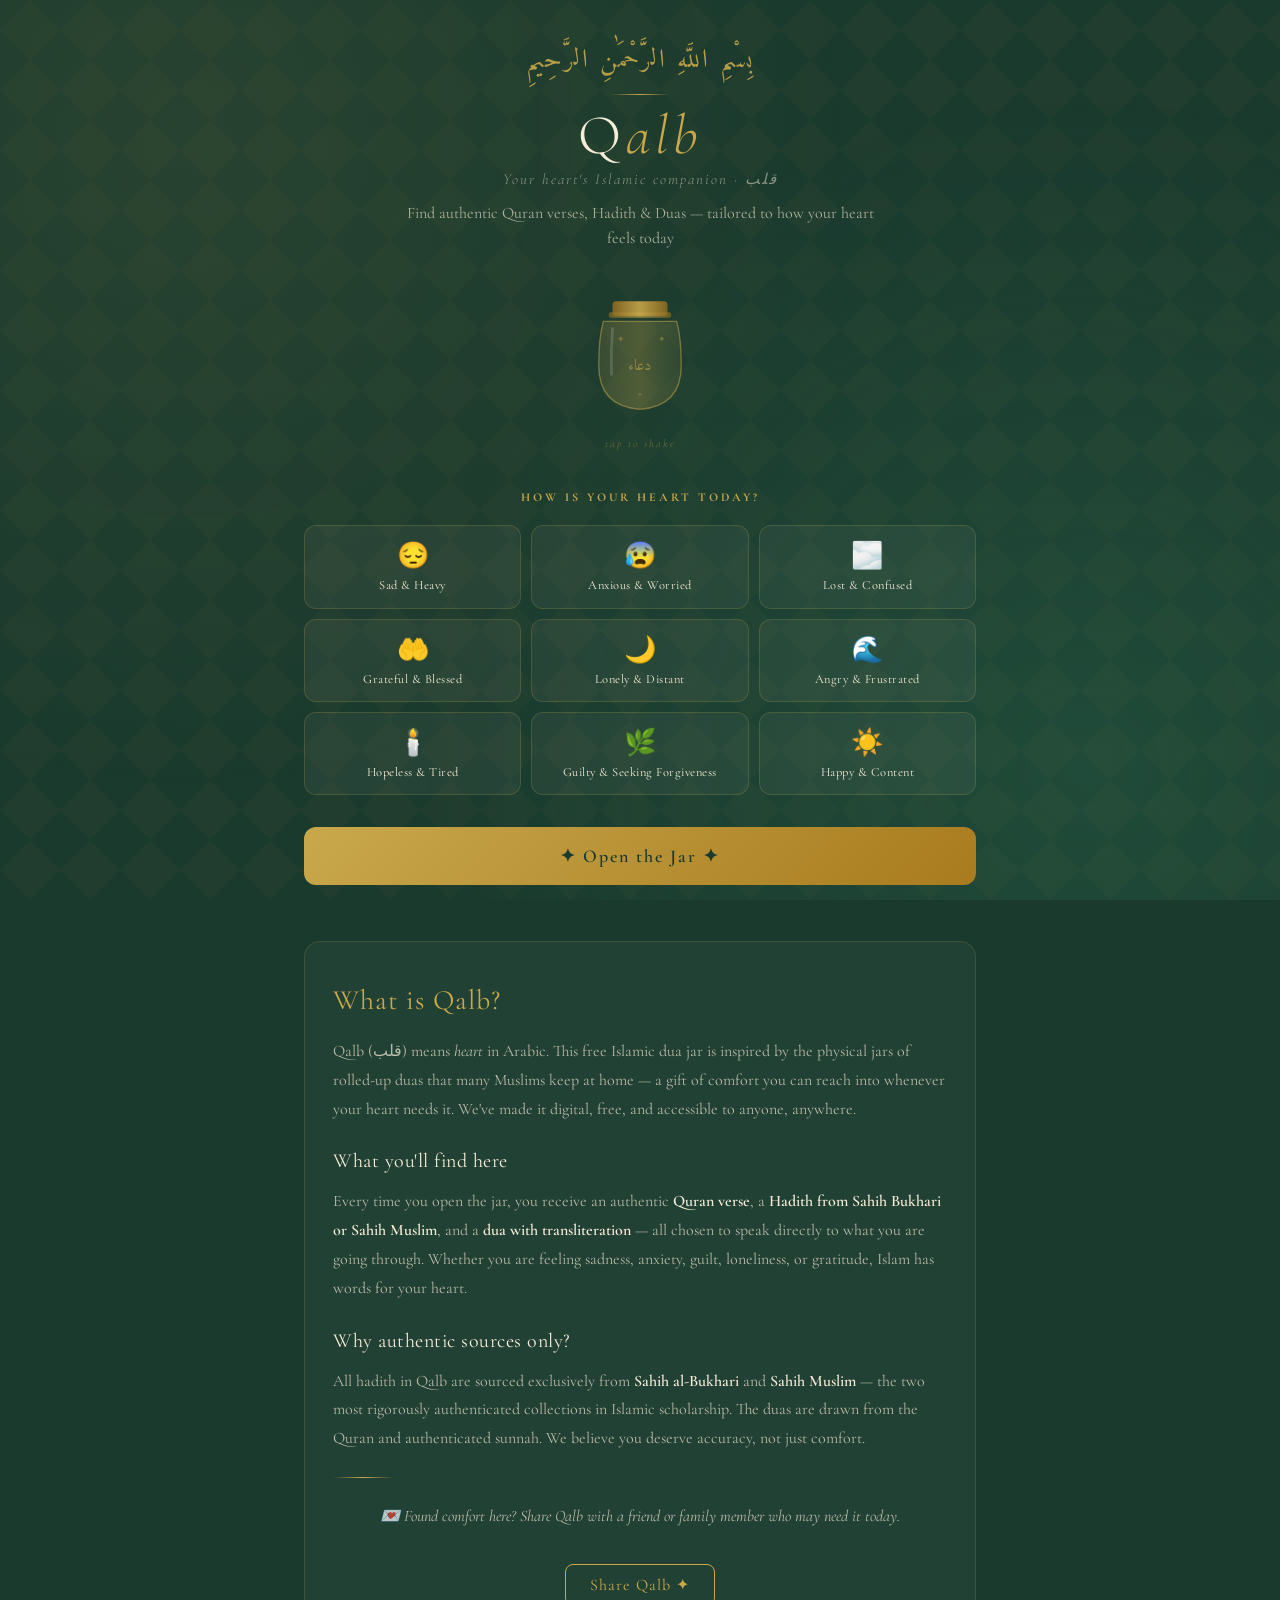
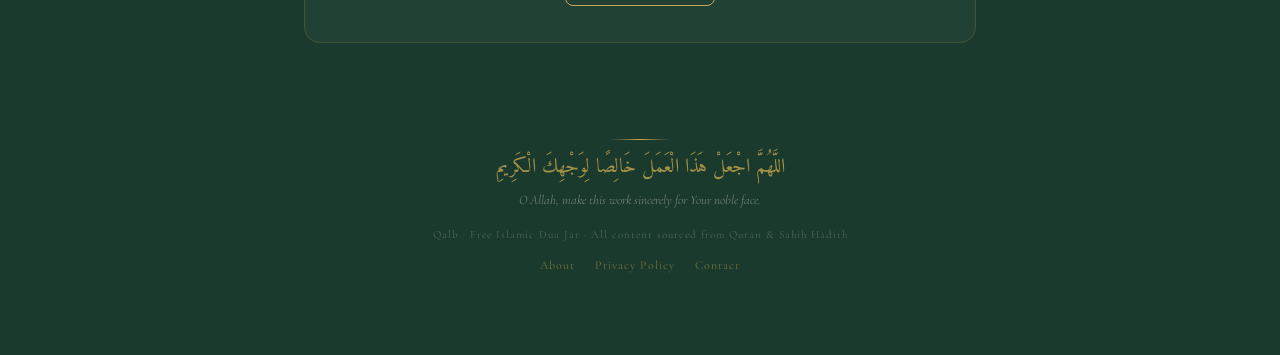
==== index.html @ 8137e282 "Add files via upload" ====
<!DOCTYPE html>
<html lang="en">
<head>
  <meta charset="UTF-8" />
  <meta name="viewport" content="width=device-width, initial-scale=1.0" />

  <!-- ══════════════════════════════════════════════════
       SEO META TAGS — Edit these with your real info
  ══════════════════════════════════════════════════ -->
  <title>Qalb — Islamic Dua Jar | Quran Verses & Duas for Every Mood</title>
  <meta name="description" content="Qalb is your free Islamic dua jar — find Quran verses, authentic Hadith (Bukhari & Muslim), and duas tailored to your mood. Comfort for sadness, anxiety, guilt, gratitude and more." />
  <meta name="keywords" content="islamic dua jar, dua for sadness, quran verses for anxiety, islamic duas, dua for forgiveness, quran for depression, hadith bukhari, hadith muslim, islamic mental health, duas for every mood, digital dua jar, islamic app" />
  <meta name="author" content="Qalb" />
  <link rel="canonical" href="https://YOUR-DOMAIN.com/" />

  <!-- Open Graph (for sharing on WhatsApp, Twitter, Facebook) -->
  <meta property="og:title" content="Qalb — Islamic Dua Jar | Quran & Duas for Your Mood" />
  <meta property="og:description" content="Find Quran verses, authentic Hadith and duas tailored to what your heart is going through. Free Islamic dua jar app." />
  <meta property="og:type" content="website" />
  <meta property="og:url" content="https://YOUR-DOMAIN.com/" />
  <meta property="og:image" content="https://YOUR-DOMAIN.com/og-image.png" />
  <meta property="og:locale" content="en_US" />

  <!-- Twitter Card -->
  <meta name="twitter:card" content="summary_large_image" />
  <meta name="twitter:title" content="Qalb — Islamic Dua Jar" />
  <meta name="twitter:description" content="Quran verses, Hadith & Duas tailored to your mood. Free Islamic digital dua jar." />
  <meta name="twitter:image" content="https://YOUR-DOMAIN.com/og-image.png" />

  <!-- Structured Data (helps Google understand your site) -->
  <script type="application/ld+json">
  {
    "@context": "https://schema.org",
    "@type": "WebApplication",
    "name": "Qalb — Islamic Dua Jar",
    "description": "Find Quran verses, authentic Hadith and duas based on your emotional state. A free Islamic digital dua jar for Muslims seeking comfort, guidance and connection with Allah.",
    "url": "https://YOUR-DOMAIN.com/",
    "applicationCategory": "LifestyleApplication",
    "operatingSystem": "Any",
    "offers": { "@type": "Offer", "price": "0", "priceCurrency": "USD" },
    "inLanguage": "en",
    "keywords": "islamic dua jar, duas, quran verses, hadith, islamic mental health"
  }
  </script>

  <!-- ══════════════════════════════
       GOOGLE ADSENSE
       Replace ca-pub-XXXXXXXXXXXXXXXX with your Publisher ID
       Get it at: https://adsense.google.com
  ══════════════════════════════ -->
  <!-- <script async src="https://pagead2.googlesyndication.com/pagead/js/adsbygoogle.js?client=ca-pub-XXXXXXXXXXXXXXXX" crossorigin="anonymous"></script> -->

  <!-- Fonts -->
  <link rel="preconnect" href="https://fonts.googleapis.com">
  <link rel="preconnect" href="https://fonts.gstatic.com" crossorigin>
  <link href="https://fonts.googleapis.com/css2?family=Amiri:ital,wght@0,400;0,700;1,400&family=Cormorant+Garamond:ital,wght@0,300;0,400;0,600;1,300;1,400&display=swap" rel="stylesheet">

  <link rel="stylesheet" href="style.css" />
</head>
<body>
<div class="geometric-bg"></div>

<!-- ══════════════════════════════
     TOP AD BANNER (728×90 leaderboard)
     Uncomment after AdSense approval
══════════════════════════════ -->
<!--
<div class="ad-banner-top">
  <ins class="adsbygoogle"
       style="display:block"
       data-ad-client="ca-pub-XXXXXXXXXXXXXXXX"
       data-ad-slot="XXXXXXXXXX"
       data-ad-format="auto"
       data-full-width-responsive="true"></ins>
  <script>(adsbygoogle = window.adsbygoogle || []).push({});</script>
</div>
-->

<div class="page-wrapper">
  <!-- ── SIDEBAR AD LEFT (160×600 skyscraper, desktop only) ── -->
  <!--
  <aside class="ad-sidebar ad-sidebar-left">
    <ins class="adsbygoogle"
         style="display:inline-block;width:160px;height:600px"
         data-ad-client="ca-pub-XXXXXXXXXXXXXXXX"
         data-ad-slot="XXXXXXXXXX"></ins>
    <script>(adsbygoogle = window.adsbygoogle || []).push({});</script>
  </aside>
  -->

  <main class="container">

    <!-- ── HEADER ── -->
    <header class="header" role="banner">
      <div class="bismillah" aria-label="Bismillah ir-Rahman ir-Rahim">بِسْمِ اللَّهِ الرَّحْمَٰنِ الرَّحِيمِ</div>
      <div class="gold-line"></div>
      <h1 class="title">Q<span>alb</span></h1>
      <p class="subtitle">Your heart's Islamic companion · قلب</p>
      <p class="tagline">Find authentic Quran verses, Hadith &amp; Duas — tailored to how your heart feels today</p>
    </header>

    <!-- ── JAR VISUAL ── -->
    <div class="jar-visual" aria-hidden="true">
      <div class="jar" onclick="shakeJar()" title="Shake the jar">
        <svg viewBox="0 0 120 140" xmlns="http://www.w3.org/2000/svg">
          <defs>
            <linearGradient id="jarGrad" x1="0%" y1="0%" x2="100%" y2="0%">
              <stop offset="0%" style="stop-color:rgba(201,168,76,0.15)"/>
              <stop offset="50%" style="stop-color:rgba(201,168,76,0.28)"/>
              <stop offset="100%" style="stop-color:rgba(201,168,76,0.1)"/>
            </linearGradient>
            <linearGradient id="lidGrad" x1="0%" y1="0%" x2="100%" y2="0%">
              <stop offset="0%" style="stop-color:#8a6820"/>
              <stop offset="50%" style="stop-color:#C9A84C"/>
              <stop offset="100%" style="stop-color:#8a6820"/>
            </linearGradient>
          </defs>
          <rect x="30" y="10" width="60" height="16" rx="4" fill="url(#lidGrad)" opacity="0.9"/>
          <rect x="26" y="22" width="68" height="6" rx="2" fill="url(#lidGrad)" opacity="0.7"/>
          <path d="M20 32 Q15 50 15 80 Q15 125 60 128 Q105 125 105 80 Q105 50 100 32 Z"
                fill="url(#jarGrad)" stroke="rgba(201,168,76,0.5)" stroke-width="1.5"/>
          <path d="M30 40 Q28 65 29 90" stroke="rgba(255,255,255,0.15)" stroke-width="3" fill="none" stroke-linecap="round"/>
          <text x="60" y="85" text-anchor="middle" font-family="Amiri" font-size="18" fill="rgba(201,168,76,0.6)">دعاء</text>
          <text x="35" y="55" font-size="10" fill="rgba(201,168,76,0.4)">✦</text>
          <text x="80" y="55" font-size="10" fill="rgba(201,168,76,0.4)">✦</text>
          <text x="57" y="115" font-size="8" fill="rgba(201,168,76,0.3)">✦</text>
        </svg>
        <p class="jar-hint">tap to shake</p>
      </div>
    </div>

    <!-- ── MOOD SELECTION ── -->
    <section aria-labelledby="mood-heading">
      <h2 class="section-label" id="mood-heading">How is your heart today?</h2>
      <div class="mood-grid" role="group" aria-label="Select your mood">
        <button class="mood-btn" onclick="selectMood('sad')" data-mood="sad" aria-pressed="false">
          <span class="mood-emoji" aria-hidden="true">😔</span>
          <span class="mood-name">Sad &amp; Heavy</span>
        </button>
        <button class="mood-btn" onclick="selectMood('anxious')" data-mood="anxious" aria-pressed="false">
          <span class="mood-emoji" aria-hidden="true">😰</span>
          <span class="mood-name">Anxious &amp; Worried</span>
        </button>
        <button class="mood-btn" onclick="selectMood('lost')" data-mood="lost" aria-pressed="false">
          <span class="mood-emoji" aria-hidden="true">🌫️</span>
          <span class="mood-name">Lost &amp; Confused</span>
        </button>
        <button class="mood-btn" onclick="selectMood('grateful')" data-mood="grateful" aria-pressed="false">
          <span class="mood-emoji" aria-hidden="true">🤲</span>
          <span class="mood-name">Grateful &amp; Blessed</span>
        </button>
        <button class="mood-btn" onclick="selectMood('lonely')" data-mood="lonely" aria-pressed="false">
          <span class="mood-emoji" aria-hidden="true">🌙</span>
          <span class="mood-name">Lonely &amp; Distant</span>
        </button>
        <button class="mood-btn" onclick="selectMood('angry')" data-mood="angry" aria-pressed="false">
          <span class="mood-emoji" aria-hidden="true">🌊</span>
          <span class="mood-name">Angry &amp; Frustrated</span>
        </button>
        <button class="mood-btn" onclick="selectMood('hopeless')" data-mood="hopeless" aria-pressed="false">
          <span class="mood-emoji" aria-hidden="true">🕯️</span>
          <span class="mood-name">Hopeless &amp; Tired</span>
        </button>
        <button class="mood-btn" onclick="selectMood('guilty')" data-mood="guilty" aria-pressed="false">
          <span class="mood-emoji" aria-hidden="true">🌿</span>
          <span class="mood-name">Guilty &amp; Seeking Forgiveness</span>
        </button>
        <button class="mood-btn" onclick="selectMood('happy')" data-mood="happy" aria-pressed="false">
          <span class="mood-emoji" aria-hidden="true">☀️</span>
          <span class="mood-name">Happy &amp; Content</span>
        </button>
      </div>
    </section>

    <button class="reveal-btn" id="revealBtn" onclick="revealContent()" disabled aria-label="Open the dua jar">
      ✦ Open the Jar ✦
    </button>

    <!-- ── CONTENT OUTPUT ── -->
    <section class="content-card" id="contentCard" aria-live="polite" aria-label="Quran verse, Hadith and Dua"></section>

    <!-- ── MID-PAGE AD (after content reveals) ── -->
    <!--
    <div class="ad-mid" id="adMid" style="display:none">
      <p class="ad-label">Advertisement</p>
      <ins class="adsbygoogle"
           style="display:block"
           data-ad-client="ca-pub-XXXXXXXXXXXXXXXX"
           data-ad-slot="XXXXXXXXXX"
           data-ad-format="auto"
           data-full-width-responsive="true"></ins>
      <script>(adsbygoogle = window.adsbygoogle || []).push({});</script>
    </div>
    -->

    <!-- ── ABOUT SECTION (SEO content) ── -->
    <article class="about-section" id="about">
      <h2>What is Qalb?</h2>
      <p>
        Qalb (قلب) means <em>heart</em> in Arabic. This free Islamic dua jar is inspired by the physical jars of rolled-up duas that many Muslims keep at home — a gift of comfort you can reach into whenever your heart needs it. We've made it digital, free, and accessible to anyone, anywhere.
      </p>
      <h3>What you'll find here</h3>
      <p>
        Every time you open the jar, you receive an authentic <strong>Quran verse</strong>, a <strong>Hadith from Sahih Bukhari or Sahih Muslim</strong>, and a <strong>dua with transliteration</strong> — all chosen to speak directly to what you are going through. Whether you are feeling sadness, anxiety, guilt, loneliness, or gratitude, Islam has words for your heart.
      </p>
      <h3>Why authentic sources only?</h3>
      <p>
        All hadith in Qalb are sourced exclusively from <strong>Sahih al-Bukhari</strong> and <strong>Sahih Muslim</strong> — the two most rigorously authenticated collections in Islamic scholarship. The duas are drawn from the Quran and authenticated sunnah. We believe you deserve accuracy, not just comfort.
      </p>
      <div class="gold-line" style="margin: 24px 0;"></div>
      <p class="share-prompt">
        💌 Found comfort here? Share Qalb with a friend or family member who may need it today.
        <br><br>
        <button class="share-btn" onclick="shareApp()">Share Qalb ✦</button>
      </p>
    </article>

    <!-- ── BOTTOM AD ── -->
    <!--
    <div class="ad-bottom">
      <p class="ad-label">Advertisement</p>
      <ins class="adsbygoogle"
           style="display:block"
           data-ad-client="ca-pub-XXXXXXXXXXXXXXXX"
           data-ad-slot="XXXXXXXXXX"
           data-ad-format="auto"
           data-full-width-responsive="true"></ins>
      <script>(adsbygoogle = window.adsbygoogle || []).push({});</script>
    </div>
    -->

    <!-- ── FOOTER ── -->
    <footer class="footer" role="contentinfo">
      <div class="gold-line"></div>
      <p class="footer-dua">اللَّهُمَّ اجْعَلْ هَذَا الْعَمَلَ خَالِصًا لِوَجْهِكَ الْكَرِيمِ</p>
      <p class="footer-dua-translation">O Allah, make this work sincerely for Your noble face.</p>
      <p class="footer-note">Qalb · Free Islamic Dua Jar · All content sourced from Quran &amp; Sahih Hadith</p>
      <nav class="footer-links" aria-label="Footer navigation">
        <a href="#about">About</a>
        <a href="privacy.html">Privacy Policy</a>
        <a href="mailto:your@email.com">Contact</a>
      </nav>
    </footer>

  </main>

  <!-- ── SIDEBAR AD RIGHT ── -->
  <!--
  <aside class="ad-sidebar ad-sidebar-right">
    <ins class="adsbygoogle"
         style="display:inline-block;width:160px;height:600px"
         data-ad-client="ca-pub-XXXXXXXXXXXXXXXX"
         data-ad-slot="XXXXXXXXXX"></ins>
    <script>(adsbygoogle = window.adsbygoogle || []).push({});</script>
  </aside>
  -->
</div><!-- /page-wrapper -->

<script src="content.js"></script>
<script src="app.js"></script>
</body>
</html>
---- style.css ----
/* ═══════════════════════════════════════════
   QALB — Islamic Dua Jar
   style.css
═══════════════════════════════════════════ */

:root {
  --cream: #F5EDD8;
  --warm-white: #FBF7EF;
  --gold: #C9A84C;
  --gold-light: #E8C97A;
  --deep-green: #1A3A2E;
  --mid-green: #2D6A4F;
  --soft-green: #4A8C6F;
  --text-dark: #1C1C1C;
  --text-muted: #5A5A4A;
  --card-bg: rgba(245,237,216,0.06);
  --card-border: rgba(201,168,76,0.25);
}

*, *::before, *::after { box-sizing: border-box; margin: 0; padding: 0; }

html { scroll-behavior: smooth; }

body {
  background-color: var(--deep-green);
  min-height: 100vh;
  font-family: 'Cormorant Garamond', Georgia, serif;
  color: var(--cream);
  overflow-x: hidden;
  position: relative;
  line-height: 1.6;
}

body::before {
  content: '';
  position: fixed;
  inset: 0;
  background-image:
    radial-gradient(circle at 15% 15%, rgba(201,168,76,0.08) 0%, transparent 50%),
    radial-gradient(circle at 85% 85%, rgba(45,106,79,0.35) 0%, transparent 50%);
  pointer-events: none;
  z-index: 0;
}

.geometric-bg {
  position: fixed;
  inset: 0;
  opacity: 0.035;
  background-image: url("data:image/svg+xml,%3Csvg width='60' height='60' viewBox='0 0 60 60' xmlns='http://www.w3.org/2000/svg'%3E%3Cg fill='none' fill-rule='evenodd'%3E%3Cg fill='%23C9A84C'%3E%3Cpath d='M30 0l30 30-30 30L0 30z'/%3E%3C/g%3E%3C/g%3E%3C/svg%3E");
  pointer-events: none;
  z-index: 0;
}

/* ── LAYOUT ── */
.page-wrapper {
  display: flex;
  justify-content: center;
  align-items: flex-start;
  gap: 24px;
  position: relative;
  z-index: 1;
}

.container {
  max-width: 720px;
  width: 100%;
  padding: 40px 24px 80px;
}

/* ── AD ZONES ── */
.ad-banner-top {
  text-align: center;
  padding: 12px 0;
  background: rgba(0,0,0,0.2);
  position: relative;
  z-index: 2;
}

.ad-sidebar {
  width: 160px;
  min-height: 600px;
  padding-top: 200px;
  flex-shrink: 0;
  display: none; /* shown via media query on desktop */
}

.ad-mid, .ad-bottom {
  margin: 32px 0;
  text-align: center;
  padding: 12px;
  background: rgba(0,0,0,0.15);
  border-radius: 8px;
}

.ad-label {
  font-size: 10px;
  letter-spacing: 2px;
  text-transform: uppercase;
  color: rgba(245,237,216,0.3);
  margin-bottom: 8px;
}

@media (min-width: 1100px) {
  .ad-sidebar { display: block; }
}

/* ── HEADER ── */
.header {
  text-align: center;
  margin-bottom: 40px;
  animation: fadeDown 0.8s ease both;
}

.bismillah {
  font-family: 'Amiri', serif;
  font-size: 26px;
  color: var(--gold);
  letter-spacing: 2px;
  margin-bottom: 8px;
  opacity: 0.9;
}

.gold-line {
  width: 60px;
  height: 1px;
  background: linear-gradient(90deg, transparent, var(--gold), transparent);
  margin: 12px auto;
}

.title {
  font-size: 56px;
  font-weight: 300;
  letter-spacing: 5px;
  color: var(--cream);
  line-height: 1;
  margin-bottom: 4px;
}

.title span { color: var(--gold); font-style: italic; }

.subtitle {
  font-size: 15px;
  color: rgba(245,237,216,0.5);
  font-weight: 300;
  letter-spacing: 2px;
  font-style: italic;
  margin-bottom: 10px;
}

.tagline {
  font-size: 16px;
  color: rgba(245,237,216,0.65);
  max-width: 480px;
  margin: 0 auto;
  line-height: 1.6;
}

/* ── JAR ── */
.jar-visual {
  display: flex;
  flex-direction: column;
  align-items: center;
  margin-bottom: 36px;
  animation: fadeUp 0.9s ease 0.2s both;
}

.jar {
  position: relative;
  width: 110px;
  cursor: pointer;
  transition: transform 0.3s ease;
}

.jar:hover { transform: scale(1.06) rotate(-2deg); }
.jar svg { width: 100%; height: auto; }

.jar-hint {
  font-size: 11px;
  letter-spacing: 2px;
  color: rgba(201,168,76,0.4);
  text-align: center;
  margin-top: 6px;
  font-style: italic;
}

/* ── SECTION LABEL ── */
.section-label {
  text-align: center;
  font-size: 12px;
  letter-spacing: 3px;
  text-transform: uppercase;
  color: var(--gold);
  margin-bottom: 18px;
  font-family: 'Cormorant Garamond', serif;
  animation: fadeUp 1s ease 0.3s both;
}

/* ── MOOD GRID ── */
.mood-grid {
  display: grid;
  grid-template-columns: repeat(3, 1fr);
  gap: 10px;
  margin-bottom: 32px;
  animation: fadeUp 1s ease 0.4s both;
}

.mood-btn {
  background: rgba(245,237,216,0.05);
  border: 1px solid rgba(201,168,76,0.2);
  border-radius: 12px;
  padding: 14px 6px;
  cursor: pointer;
  text-align: center;
  transition: all 0.25s ease;
  color: var(--cream);
  font-family: 'Cormorant Garamond', serif;
}

.mood-btn:hover {
  background: rgba(201,168,76,0.12);
  border-color: rgba(201,168,76,0.5);
  transform: translateY(-2px);
}

.mood-btn.active {
  background: rgba(201,168,76,0.18);
  border-color: var(--gold);
  transform: translateY(-2px);
  box-shadow: 0 4px 20px rgba(201,168,76,0.2);
}

.mood-btn[aria-pressed="true"] { /* accessibility mirror of .active */ }

.mood-emoji { font-size: 26px; display: block; margin-bottom: 6px; }
.mood-name { font-size: 12.5px; letter-spacing: 0.5px; line-height: 1.3; }

/* ── REVEAL BUTTON ── */
.reveal-btn {
  display: block;
  width: 100%;
  padding: 18px;
  background: linear-gradient(135deg, var(--gold) 0%, #A87B1E 100%);
  border: none;
  border-radius: 12px;
  color: var(--deep-green);
  font-family: 'Cormorant Garamond', serif;
  font-size: 18px;
  font-weight: 600;
  letter-spacing: 2px;
  cursor: pointer;
  transition: all 0.3s ease;
  margin-bottom: 36px;
  animation: fadeUp 1s ease 0.5s both;
}

.reveal-btn:hover:not(:disabled) {
  transform: translateY(-2px);
  box-shadow: 0 8px 30px rgba(201,168,76,0.4);
}

.reveal-btn:disabled {
  opacity: 0.35;
  cursor: not-allowed;
  transform: none;
}

/* ── CONTENT CARDS ── */
.content-card { min-height: 0; }

.card {
  background: var(--card-bg);
  border: 1px solid var(--card-border);
  border-radius: 16px;
  padding: 28px 26px;
  margin-bottom: 16px;
  position: relative;
  overflow: hidden;
  animation: revealCard 0.65s ease both;
}

.card::before {
  content: '';
  position: absolute;
  top: 0; left: 0; right: 0;
  height: 2px;
  background: linear-gradient(90deg, transparent, var(--gold), transparent);
}

.card-type {
  font-size: 10px;
  letter-spacing: 3px;
  text-transform: uppercase;
  color: var(--gold);
  margin-bottom: 14px;
  display: flex;
  align-items: center;
  gap: 8px;
}

.card-type::after {
  content: '';
  flex: 1;
  height: 1px;
  background: rgba(201,168,76,0.2);
}

.arabic-text {
  font-family: 'Amiri', serif;
  font-size: 26px;
  line-height: 2;
  text-align: right;
  color: var(--gold-light);
  margin-bottom: 14px;
  direction: rtl;
}

.transliteration {
  font-style: italic;
  font-size: 14.5px;
  color: rgba(245,237,216,0.55);
  margin-bottom: 10px;
  line-height: 1.6;
}

.translation {
  font-size: 18px;
  line-height: 1.75;
  color: var(--cream);
  font-weight: 300;
}

.source {
  margin-top: 14px;
  font-size: 11.5px;
  letter-spacing: 0.5px;
  color: rgba(201,168,76,0.55);
  font-style: italic;
}

.reflection {
  font-size: 15px;
  line-height: 1.8;
  color: rgba(245,237,216,0.65);
  font-style: italic;
  margin-top: 14px;
  padding-top: 14px;
  border-top: 1px solid rgba(201,168,76,0.15);
}

.next-btn {
  display: block;
  width: 100%;
  padding: 14px;
  background: transparent;
  border: 1px solid rgba(201,168,76,0.4);
  border-radius: 10px;
  color: var(--gold);
  font-family: 'Cormorant Garamond', serif;
  font-size: 16px;
  letter-spacing: 1px;
  cursor: pointer;
  transition: all 0.3s ease;
  margin-top: 4px;
}

.next-btn:hover {
  background: rgba(201,168,76,0.1);
  border-color: var(--gold);
  transform: translateY(-1px);
}

/* ── ABOUT SECTION ── */
.about-section {
  margin-top: 56px;
  padding: 36px 28px;
  background: rgba(245,237,216,0.04);
  border: 1px solid rgba(201,168,76,0.18);
  border-radius: 16px;
}

.about-section h2 {
  font-size: 28px;
  font-weight: 400;
  color: var(--gold);
  margin-bottom: 14px;
  letter-spacing: 1px;
}

.about-section h3 {
  font-size: 20px;
  font-weight: 400;
  color: var(--cream);
  margin: 22px 0 10px;
  letter-spacing: 0.5px;
}

.about-section p {
  font-size: 16px;
  line-height: 1.8;
  color: rgba(245,237,216,0.7);
}

.about-section strong { color: var(--cream); font-weight: 600; }

.share-prompt {
  text-align: center;
  font-style: italic;
}

.share-btn {
  display: inline-block;
  margin-top: 4px;
  padding: 10px 24px;
  background: transparent;
  border: 1px solid var(--gold);
  border-radius: 8px;
  color: var(--gold);
  font-family: 'Cormorant Garamond', serif;
  font-size: 16px;
  cursor: pointer;
  letter-spacing: 1px;
  transition: all 0.25s ease;
}

.share-btn:hover {
  background: rgba(201,168,76,0.15);
  transform: translateY(-1px);
}

/* ── FOOTER ── */
.footer {
  text-align: center;
  margin-top: 56px;
  padding-top: 28px;
}

.footer-dua {
  font-family: 'Amiri', serif;
  font-size: 20px;
  color: var(--gold);
  margin-bottom: 6px;
  opacity: 0.8;
}

.footer-dua-translation {
  font-size: 13px;
  font-style: italic;
  color: rgba(245,237,216,0.4);
  margin-bottom: 16px;
}

.footer-note {
  font-size: 11px;
  letter-spacing: 1px;
  color: rgba(245,237,216,0.25);
  margin-bottom: 12px;
}

.footer-links {
  display: flex;
  justify-content: center;
  gap: 20px;
}

.footer-links a {
  font-size: 12px;
  color: rgba(201,168,76,0.5);
  text-decoration: none;
  letter-spacing: 1px;
  transition: color 0.2s;
}

.footer-links a:hover { color: var(--gold); }

/* ── ANIMATIONS ── */
@keyframes fadeDown {
  from { opacity: 0; transform: translateY(-20px); }
  to   { opacity: 1; transform: translateY(0); }
}

@keyframes fadeUp {
  from { opacity: 0; transform: translateY(20px); }
  to   { opacity: 1; transform: translateY(0); }
}

@keyframes revealCard {
  from { opacity: 0; transform: translateY(14px) scale(0.98); }
  to   { opacity: 1; transform: translateY(0) scale(1); }
}

/* ── RESPONSIVE ── */
@media (max-width: 540px) {
  .title { font-size: 40px; }
  .mood-grid { grid-template-columns: repeat(2, 1fr); }
  .arabic-text { font-size: 22px; }
  .container { padding: 28px 16px 60px; }
  .about-section { padding: 24px 18px; }
}
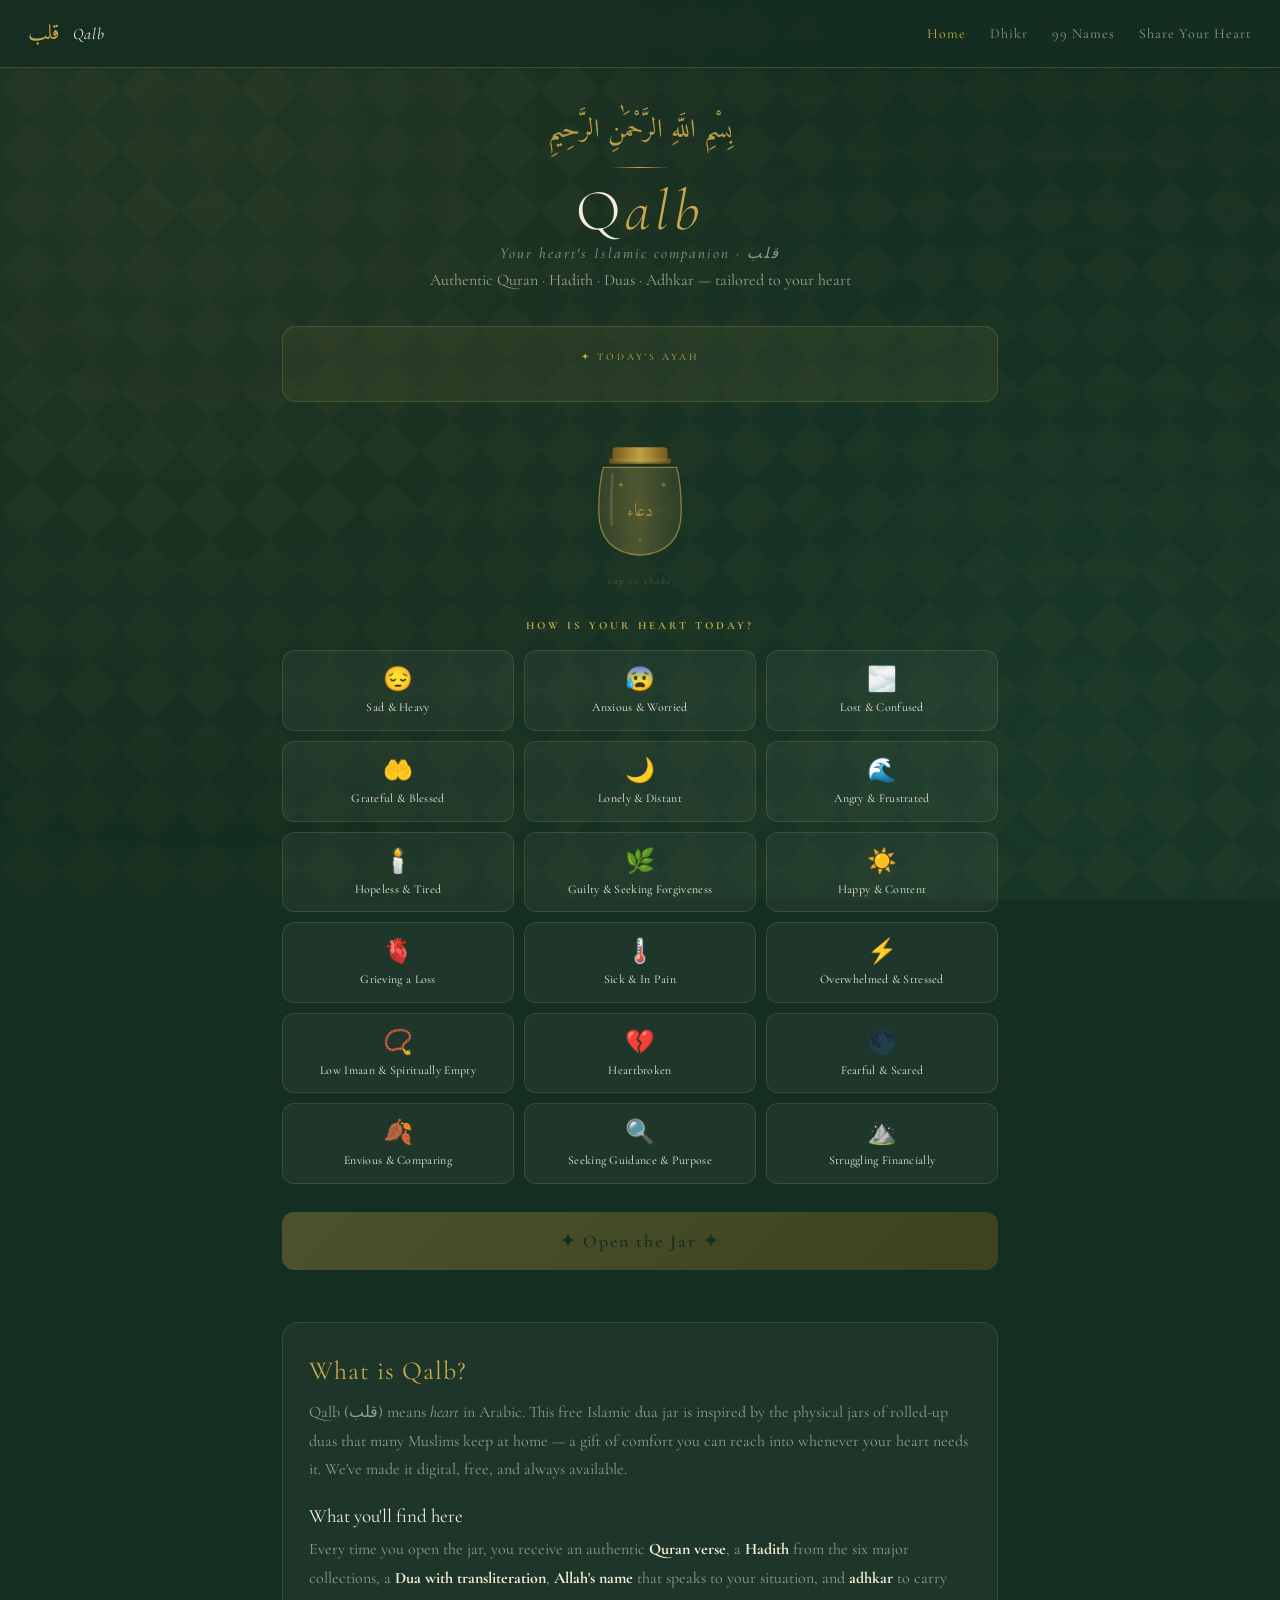
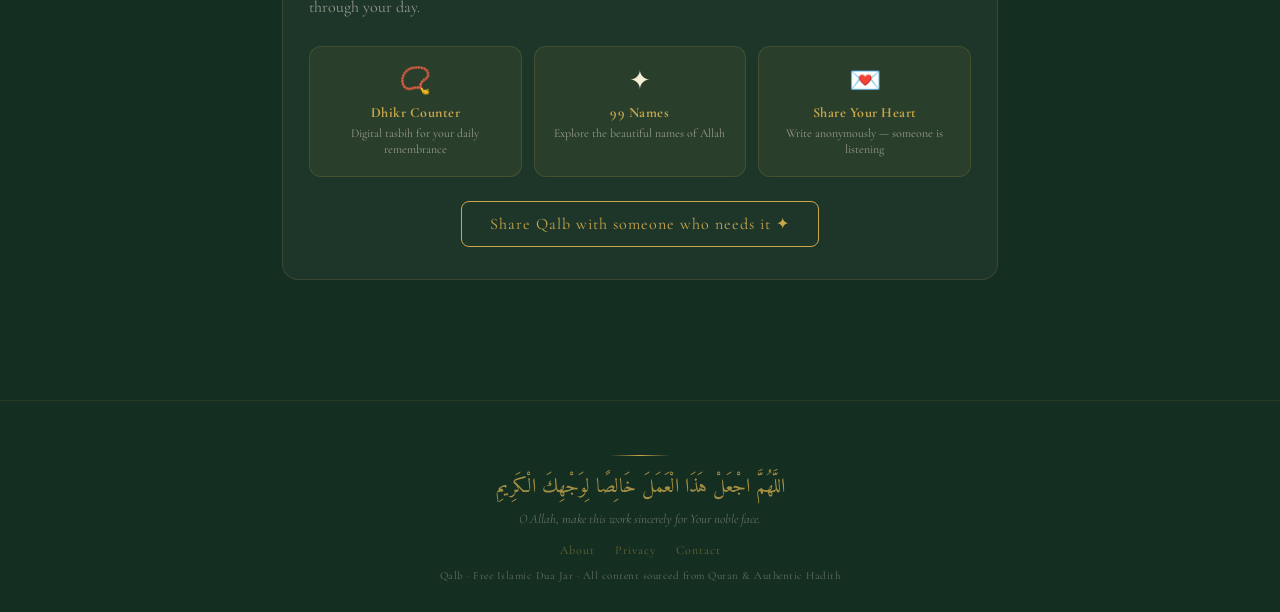
==== commit 8d86ee1a: "Add files via upload" ====
--- a/index.html
+++ b/index.html
@@ -3,260 +3,212 @@
 <head>
   <meta charset="UTF-8" />
   <meta name="viewport" content="width=device-width, initial-scale=1.0" />
-
-  <!-- ══════════════════════════════════════════════════
-       SEO META TAGS — Edit these with your real info
-  ══════════════════════════════════════════════════ -->
-  <title>Qalb — Islamic Dua Jar | Quran Verses & Duas for Every Mood</title>
-  <meta name="description" content="Qalb is your free Islamic dua jar — find Quran verses, authentic Hadith (Bukhari & Muslim), and duas tailored to your mood. Comfort for sadness, anxiety, guilt, gratitude and more." />
-  <meta name="keywords" content="islamic dua jar, dua for sadness, quran verses for anxiety, islamic duas, dua for forgiveness, quran for depression, hadith bukhari, hadith muslim, islamic mental health, duas for every mood, digital dua jar, islamic app" />
+  <title>Qalb — Islamic Dua Jar | Quran, Duas & Hadith for Every Mood</title>
+  <meta name="description" content="Qalb is your free Islamic dua jar — find Quran verses, authentic Hadith, duas, Allah's names and adhkar tailored to your mood. Comfort for sadness, anxiety, guilt, gratitude and more." />
+  <meta name="keywords" content="islamic dua jar, dua for sadness, quran verses for anxiety, islamic duas, dua for forgiveness, quran for depression, hadith bukhari, hadith muslim, islamic mental health, duas for every mood, digital dua jar, asmaul husna, adhkar, dhikr counter" />
   <meta name="author" content="Qalb" />
-  <link rel="canonical" href="https://YOUR-DOMAIN.com/" />
-
-  <!-- Open Graph (for sharing on WhatsApp, Twitter, Facebook) -->
+  <link rel="canonical" href="https://qalb-app.github.io/qalb/" />
   <meta property="og:title" content="Qalb — Islamic Dua Jar | Quran & Duas for Your Mood" />
   <meta property="og:description" content="Find Quran verses, authentic Hadith and duas tailored to what your heart is going through. Free Islamic dua jar app." />
   <meta property="og:type" content="website" />
-  <meta property="og:url" content="https://YOUR-DOMAIN.com/" />
-  <meta property="og:image" content="https://YOUR-DOMAIN.com/og-image.png" />
-  <meta property="og:locale" content="en_US" />
-
-  <!-- Twitter Card -->
+  <meta property="og:url" content="https://qalb-app.github.io/qalb/" />
   <meta name="twitter:card" content="summary_large_image" />
-  <meta name="twitter:title" content="Qalb — Islamic Dua Jar" />
-  <meta name="twitter:description" content="Quran verses, Hadith & Duas tailored to your mood. Free Islamic digital dua jar." />
-  <meta name="twitter:image" content="https://YOUR-DOMAIN.com/og-image.png" />
-
-  <!-- Structured Data (helps Google understand your site) -->
   <script type="application/ld+json">
   {
     "@context": "https://schema.org",
     "@type": "WebApplication",
     "name": "Qalb — Islamic Dua Jar",
-    "description": "Find Quran verses, authentic Hadith and duas based on your emotional state. A free Islamic digital dua jar for Muslims seeking comfort, guidance and connection with Allah.",
-    "url": "https://YOUR-DOMAIN.com/",
+    "description": "Find Quran verses, authentic Hadith and duas based on your emotional state.",
+    "url": "https://qalb-app.github.io/qalb/",
     "applicationCategory": "LifestyleApplication",
-    "operatingSystem": "Any",
-    "offers": { "@type": "Offer", "price": "0", "priceCurrency": "USD" },
-    "inLanguage": "en",
-    "keywords": "islamic dua jar, duas, quran verses, hadith, islamic mental health"
+    "offers": { "@type": "Offer", "price": "0", "priceCurrency": "USD" }
   }
   </script>
-
-  <!-- ══════════════════════════════
-       GOOGLE ADSENSE
-       Replace ca-pub-XXXXXXXXXXXXXXXX with your Publisher ID
-       Get it at: https://adsense.google.com
-  ══════════════════════════════ -->
-  <!-- <script async src="https://pagead2.googlesyndication.com/pagead/js/adsbygoogle.js?client=ca-pub-XXXXXXXXXXXXXXXX" crossorigin="anonymous"></script> -->
-
-  <!-- Fonts -->
   <link rel="preconnect" href="https://fonts.googleapis.com">
-  <link rel="preconnect" href="https://fonts.gstatic.com" crossorigin>
-  <link href="https://fonts.googleapis.com/css2?family=Amiri:ital,wght@0,400;0,700;1,400&family=Cormorant+Garamond:ital,wght@0,300;0,400;0,600;1,300;1,400&display=swap" rel="stylesheet">
-
-  <link rel="stylesheet" href="style.css" />
+  <link href="https://fonts.googleapis.com/css2?family=Amiri:ital,wght@0,400;0,700;1,400&family=Cormorant+Garamond:ital,wght@0,300;0,400;0,600;1,400&display=swap" rel="stylesheet">
+  <link rel="stylesheet" href="shared.css" />
+  <link rel="stylesheet" href="home.css" />
 </head>
 <body>
-<div class="geometric-bg"></div>
-
-<!-- ══════════════════════════════
-     TOP AD BANNER (728×90 leaderboard)
-     Uncomment after AdSense approval
-══════════════════════════════ -->
-<!--
-<div class="ad-banner-top">
-  <ins class="adsbygoogle"
-       style="display:block"
-       data-ad-client="ca-pub-XXXXXXXXXXXXXXXX"
-       data-ad-slot="XXXXXXXXXX"
-       data-ad-format="auto"
-       data-full-width-responsive="true"></ins>
-  <script>(adsbygoogle = window.adsbygoogle || []).push({});</script>
+<div class="geo-bg"></div>
+
+<!-- NAV -->
+<nav class="nav" role="navigation">
+  <a href="index.html" class="nav-logo">قلب <span>Qalb</span></a>
+  <div class="nav-links">
+    <a href="index.html" class="active">Home</a>
+    <a href="dhikr.html">Dhikr</a>
+    <a href="names.html">99 Names</a>
+    <a href="share.html">Share Your Heart</a>
+  </div>
+  <button class="nav-toggle" onclick="toggleNav()" aria-label="Menu">☰</button>
+</nav>
+<div class="nav-mobile" id="navMobile">
+  <a href="index.html" onclick="toggleNav()">🏠 Home</a>
+  <a href="dhikr.html" onclick="toggleNav()">📿 Dhikr Counter</a>
+  <a href="names.html" onclick="toggleNav()">✦ 99 Names of Allah</a>
+  <a href="share.html" onclick="toggleNav()">💌 Share Your Heart</a>
 </div>
--->
-
-<div class="page-wrapper">
-  <!-- ── SIDEBAR AD LEFT (160×600 skyscraper, desktop only) ── -->
-  <!--
-  <aside class="ad-sidebar ad-sidebar-left">
-    <ins class="adsbygoogle"
-         style="display:inline-block;width:160px;height:600px"
-         data-ad-client="ca-pub-XXXXXXXXXXXXXXXX"
-         data-ad-slot="XXXXXXXXXX"></ins>
-    <script>(adsbygoogle = window.adsbygoogle || []).push({});</script>
-  </aside>
-  -->
-
-  <main class="container">
-
-    <!-- ── HEADER ── -->
-    <header class="header" role="banner">
-      <div class="bismillah" aria-label="Bismillah ir-Rahman ir-Rahim">بِسْمِ اللَّهِ الرَّحْمَٰنِ الرَّحِيمِ</div>
-      <div class="gold-line"></div>
-      <h1 class="title">Q<span>alb</span></h1>
-      <p class="subtitle">Your heart's Islamic companion · قلب</p>
-      <p class="tagline">Find authentic Quran verses, Hadith &amp; Duas — tailored to how your heart feels today</p>
-    </header>
-
-    <!-- ── JAR VISUAL ── -->
-    <div class="jar-visual" aria-hidden="true">
-      <div class="jar" onclick="shakeJar()" title="Shake the jar">
-        <svg viewBox="0 0 120 140" xmlns="http://www.w3.org/2000/svg">
-          <defs>
-            <linearGradient id="jarGrad" x1="0%" y1="0%" x2="100%" y2="0%">
-              <stop offset="0%" style="stop-color:rgba(201,168,76,0.15)"/>
-              <stop offset="50%" style="stop-color:rgba(201,168,76,0.28)"/>
-              <stop offset="100%" style="stop-color:rgba(201,168,76,0.1)"/>
-            </linearGradient>
-            <linearGradient id="lidGrad" x1="0%" y1="0%" x2="100%" y2="0%">
-              <stop offset="0%" style="stop-color:#8a6820"/>
-              <stop offset="50%" style="stop-color:#C9A84C"/>
-              <stop offset="100%" style="stop-color:#8a6820"/>
-            </linearGradient>
-          </defs>
-          <rect x="30" y="10" width="60" height="16" rx="4" fill="url(#lidGrad)" opacity="0.9"/>
-          <rect x="26" y="22" width="68" height="6" rx="2" fill="url(#lidGrad)" opacity="0.7"/>
-          <path d="M20 32 Q15 50 15 80 Q15 125 60 128 Q105 125 105 80 Q105 50 100 32 Z"
-                fill="url(#jarGrad)" stroke="rgba(201,168,76,0.5)" stroke-width="1.5"/>
-          <path d="M30 40 Q28 65 29 90" stroke="rgba(255,255,255,0.15)" stroke-width="3" fill="none" stroke-linecap="round"/>
-          <text x="60" y="85" text-anchor="middle" font-family="Amiri" font-size="18" fill="rgba(201,168,76,0.6)">دعاء</text>
-          <text x="35" y="55" font-size="10" fill="rgba(201,168,76,0.4)">✦</text>
-          <text x="80" y="55" font-size="10" fill="rgba(201,168,76,0.4)">✦</text>
-          <text x="57" y="115" font-size="8" fill="rgba(201,168,76,0.3)">✦</text>
-        </svg>
-        <p class="jar-hint">tap to shake</p>
-      </div>
-    </div>
-
-    <!-- ── MOOD SELECTION ── -->
-    <section aria-labelledby="mood-heading">
-      <h2 class="section-label" id="mood-heading">How is your heart today?</h2>
-      <div class="mood-grid" role="group" aria-label="Select your mood">
-        <button class="mood-btn" onclick="selectMood('sad')" data-mood="sad" aria-pressed="false">
-          <span class="mood-emoji" aria-hidden="true">😔</span>
-          <span class="mood-name">Sad &amp; Heavy</span>
-        </button>
-        <button class="mood-btn" onclick="selectMood('anxious')" data-mood="anxious" aria-pressed="false">
-          <span class="mood-emoji" aria-hidden="true">😰</span>
-          <span class="mood-name">Anxious &amp; Worried</span>
-        </button>
-        <button class="mood-btn" onclick="selectMood('lost')" data-mood="lost" aria-pressed="false">
-          <span class="mood-emoji" aria-hidden="true">🌫️</span>
-          <span class="mood-name">Lost &amp; Confused</span>
-        </button>
-        <button class="mood-btn" onclick="selectMood('grateful')" data-mood="grateful" aria-pressed="false">
-          <span class="mood-emoji" aria-hidden="true">🤲</span>
-          <span class="mood-name">Grateful &amp; Blessed</span>
-        </button>
-        <button class="mood-btn" onclick="selectMood('lonely')" data-mood="lonely" aria-pressed="false">
-          <span class="mood-emoji" aria-hidden="true">🌙</span>
-          <span class="mood-name">Lonely &amp; Distant</span>
-        </button>
-        <button class="mood-btn" onclick="selectMood('angry')" data-mood="angry" aria-pressed="false">
-          <span class="mood-emoji" aria-hidden="true">🌊</span>
-          <span class="mood-name">Angry &amp; Frustrated</span>
-        </button>
-        <button class="mood-btn" onclick="selectMood('hopeless')" data-mood="hopeless" aria-pressed="false">
-          <span class="mood-emoji" aria-hidden="true">🕯️</span>
-          <span class="mood-name">Hopeless &amp; Tired</span>
-        </button>
-        <button class="mood-btn" onclick="selectMood('guilty')" data-mood="guilty" aria-pressed="false">
-          <span class="mood-emoji" aria-hidden="true">🌿</span>
-          <span class="mood-name">Guilty &amp; Seeking Forgiveness</span>
-        </button>
-        <button class="mood-btn" onclick="selectMood('happy')" data-mood="happy" aria-pressed="false">
-          <span class="mood-emoji" aria-hidden="true">☀️</span>
-          <span class="mood-name">Happy &amp; Content</span>
-        </button>
-      </div>
-    </section>
-
-    <button class="reveal-btn" id="revealBtn" onclick="revealContent()" disabled aria-label="Open the dua jar">
-      ✦ Open the Jar ✦
-    </button>
-
-    <!-- ── CONTENT OUTPUT ── -->
-    <section class="content-card" id="contentCard" aria-live="polite" aria-label="Quran verse, Hadith and Dua"></section>
-
-    <!-- ── MID-PAGE AD (after content reveals) ── -->
-    <!--
-    <div class="ad-mid" id="adMid" style="display:none">
-      <p class="ad-label">Advertisement</p>
-      <ins class="adsbygoogle"
-           style="display:block"
-           data-ad-client="ca-pub-XXXXXXXXXXXXXXXX"
-           data-ad-slot="XXXXXXXXXX"
-           data-ad-format="auto"
-           data-full-width-responsive="true"></ins>
-      <script>(adsbygoogle = window.adsbygoogle || []).push({});</script>
-    </div>
-    -->
-
-    <!-- ── ABOUT SECTION (SEO content) ── -->
-    <article class="about-section" id="about">
-      <h2>What is Qalb?</h2>
-      <p>
-        Qalb (قلب) means <em>heart</em> in Arabic. This free Islamic dua jar is inspired by the physical jars of rolled-up duas that many Muslims keep at home — a gift of comfort you can reach into whenever your heart needs it. We've made it digital, free, and accessible to anyone, anywhere.
-      </p>
-      <h3>What you'll find here</h3>
-      <p>
-        Every time you open the jar, you receive an authentic <strong>Quran verse</strong>, a <strong>Hadith from Sahih Bukhari or Sahih Muslim</strong>, and a <strong>dua with transliteration</strong> — all chosen to speak directly to what you are going through. Whether you are feeling sadness, anxiety, guilt, loneliness, or gratitude, Islam has words for your heart.
-      </p>
-      <h3>Why authentic sources only?</h3>
-      <p>
-        All hadith in Qalb are sourced exclusively from <strong>Sahih al-Bukhari</strong> and <strong>Sahih Muslim</strong> — the two most rigorously authenticated collections in Islamic scholarship. The duas are drawn from the Quran and authenticated sunnah. We believe you deserve accuracy, not just comfort.
-      </p>
-      <div class="gold-line" style="margin: 24px 0;"></div>
-      <p class="share-prompt">
-        💌 Found comfort here? Share Qalb with a friend or family member who may need it today.
-        <br><br>
-        <button class="share-btn" onclick="shareApp()">Share Qalb ✦</button>
-      </p>
-    </article>
-
-    <!-- ── BOTTOM AD ── -->
-    <!--
-    <div class="ad-bottom">
-      <p class="ad-label">Advertisement</p>
-      <ins class="adsbygoogle"
-           style="display:block"
-           data-ad-client="ca-pub-XXXXXXXXXXXXXXXX"
-           data-ad-slot="XXXXXXXXXX"
-           data-ad-format="auto"
-           data-full-width-responsive="true"></ins>
-      <script>(adsbygoogle = window.adsbygoogle || []).push({});</script>
-    </div>
-    -->
-
-    <!-- ── FOOTER ── -->
-    <footer class="footer" role="contentinfo">
-      <div class="gold-line"></div>
-      <p class="footer-dua">اللَّهُمَّ اجْعَلْ هَذَا الْعَمَلَ خَالِصًا لِوَجْهِكَ الْكَرِيمِ</p>
-      <p class="footer-dua-translation">O Allah, make this work sincerely for Your noble face.</p>
-      <p class="footer-note">Qalb · Free Islamic Dua Jar · All content sourced from Quran &amp; Sahih Hadith</p>
-      <nav class="footer-links" aria-label="Footer navigation">
-        <a href="#about">About</a>
-        <a href="privacy.html">Privacy Policy</a>
-        <a href="mailto:your@email.com">Contact</a>
-      </nav>
-    </footer>
-
-  </main>
-
-  <!-- ── SIDEBAR AD RIGHT ── -->
-  <!--
-  <aside class="ad-sidebar ad-sidebar-right">
-    <ins class="adsbygoogle"
-         style="display:inline-block;width:160px;height:600px"
-         data-ad-client="ca-pub-XXXXXXXXXXXXXXXX"
-         data-ad-slot="XXXXXXXXXX"></ins>
-    <script>(adsbygoogle = window.adsbygoogle || []).push({});</script>
-  </aside>
-  -->
-</div><!-- /page-wrapper -->
+
+<main class="container">
+
+  <!-- HEADER -->
+  <header class="header">
+    <div class="bismillah">بِسْمِ اللَّهِ الرَّحْمَٰنِ الرَّحِيمِ</div>
+    <div class="gold-line"></div>
+    <h1 class="title">Q<em>alb</em></h1>
+    <p class="subtitle">Your heart's Islamic companion · قلب</p>
+    <p class="tagline">Authentic Quran · Hadith · Duas · Adhkar — tailored to your heart</p>
+  </header>
+
+  <!-- DAILY AYAH -->
+  <section class="daily-ayah-box" aria-label="Daily Ayah">
+    <div class="daily-label">✦ Today's Ayah</div>
+    <div class="daily-arabic" id="dailyArabic"></div>
+    <div class="daily-translation" id="dailyTranslation"></div>
+    <div class="daily-source" id="dailySource"></div>
+  </section>
+
+  <!-- JAR -->
+  <div class="jar-visual">
+    <div class="jar" onclick="shakeJar()" title="Tap the jar">
+      <svg viewBox="0 0 120 140" xmlns="http://www.w3.org/2000/svg">
+        <defs>
+          <linearGradient id="jg" x1="0%" y1="0%" x2="100%" y2="0%">
+            <stop offset="0%" style="stop-color:rgba(201,168,76,0.15)"/>
+            <stop offset="50%" style="stop-color:rgba(201,168,76,0.3)"/>
+            <stop offset="100%" style="stop-color:rgba(201,168,76,0.1)"/>
+          </linearGradient>
+          <linearGradient id="lg" x1="0%" y1="0%" x2="100%" y2="0%">
+            <stop offset="0%" style="stop-color:#7a5c1a"/>
+            <stop offset="50%" style="stop-color:#C9A84C"/>
+            <stop offset="100%" style="stop-color:#7a5c1a"/>
+          </linearGradient>
+        </defs>
+        <rect x="30" y="10" width="60" height="16" rx="4" fill="url(#lg)" opacity="0.95"/>
+        <rect x="26" y="22" width="68" height="6" rx="2" fill="url(#lg)" opacity="0.7"/>
+        <path d="M20 32 Q15 50 15 80 Q15 125 60 128 Q105 125 105 80 Q105 50 100 32 Z" fill="url(#jg)" stroke="rgba(201,168,76,0.6)" stroke-width="1.5"/>
+        <path d="M30 40 Q28 65 29 95" stroke="rgba(255,255,255,0.12)" stroke-width="3" fill="none" stroke-linecap="round"/>
+        <text x="60" y="85" text-anchor="middle" font-family="Amiri" font-size="20" fill="rgba(201,168,76,0.7)">دعاء</text>
+        <text x="35" y="55" font-size="10" fill="rgba(201,168,76,0.5)">✦</text>
+        <text x="82" y="55" font-size="10" fill="rgba(201,168,76,0.5)">✦</text>
+        <text x="57" y="115" font-size="8" fill="rgba(201,168,76,0.35)">✦</text>
+      </svg>
+      <p class="jar-hint">tap to shake</p>
+    </div>
+  </div>
+
+  <!-- MOOD SECTION -->
+  <section aria-labelledby="mood-heading">
+    <h2 class="section-label" id="mood-heading">How is your heart today?</h2>
+    <div class="mood-grid">
+
+      <button class="mood-btn" onclick="selectMood('sad')" data-mood="sad">
+        <span class="mood-emoji">😔</span><span class="mood-name">Sad & Heavy</span>
+      </button>
+      <button class="mood-btn" onclick="selectMood('anxious')" data-mood="anxious">
+        <span class="mood-emoji">😰</span><span class="mood-name">Anxious & Worried</span>
+      </button>
+      <button class="mood-btn" onclick="selectMood('lost')" data-mood="lost">
+        <span class="mood-emoji">🌫️</span><span class="mood-name">Lost & Confused</span>
+      </button>
+      <button class="mood-btn" onclick="selectMood('grateful')" data-mood="grateful">
+        <span class="mood-emoji">🤲</span><span class="mood-name">Grateful & Blessed</span>
+      </button>
+      <button class="mood-btn" onclick="selectMood('lonely')" data-mood="lonely">
+        <span class="mood-emoji">🌙</span><span class="mood-name">Lonely & Distant</span>
+      </button>
+      <button class="mood-btn" onclick="selectMood('angry')" data-mood="angry">
+        <span class="mood-emoji">🌊</span><span class="mood-name">Angry & Frustrated</span>
+      </button>
+      <button class="mood-btn" onclick="selectMood('hopeless')" data-mood="hopeless">
+        <span class="mood-emoji">🕯️</span><span class="mood-name">Hopeless & Tired</span>
+      </button>
+      <button class="mood-btn" onclick="selectMood('guilty')" data-mood="guilty">
+        <span class="mood-emoji">🌿</span><span class="mood-name">Guilty & Seeking Forgiveness</span>
+      </button>
+      <button class="mood-btn" onclick="selectMood('happy')" data-mood="happy">
+        <span class="mood-emoji">☀️</span><span class="mood-name">Happy & Content</span>
+      </button>
+      <button class="mood-btn" onclick="selectMood('grief')" data-mood="grief">
+        <span class="mood-emoji">🫀</span><span class="mood-name">Grieving a Loss</span>
+      </button>
+      <button class="mood-btn" onclick="selectMood('sick')" data-mood="sick">
+        <span class="mood-emoji">🌡️</span><span class="mood-name">Sick & In Pain</span>
+      </button>
+      <button class="mood-btn" onclick="selectMood('stressed')" data-mood="stressed">
+        <span class="mood-emoji">⚡</span><span class="mood-name">Overwhelmed & Stressed</span>
+      </button>
+      <button class="mood-btn" onclick="selectMood('imaan')" data-mood="imaan">
+        <span class="mood-emoji">📿</span><span class="mood-name">Low Imaan & Spiritually Empty</span>
+      </button>
+      <button class="mood-btn" onclick="selectMood('heartbreak')" data-mood="heartbreak">
+        <span class="mood-emoji">💔</span><span class="mood-name">Heartbroken</span>
+      </button>
+      <button class="mood-btn" onclick="selectMood('fearful')" data-mood="fearful">
+        <span class="mood-emoji">🌑</span><span class="mood-name">Fearful & Scared</span>
+      </button>
+      <button class="mood-btn" onclick="selectMood('jealous')" data-mood="jealous">
+        <span class="mood-emoji">🍂</span><span class="mood-name">Envious & Comparing</span>
+      </button>
+      <button class="mood-btn" onclick="selectMood('seeking')" data-mood="seeking">
+        <span class="mood-emoji">🔍</span><span class="mood-name">Seeking Guidance & Purpose</span>
+      </button>
+      <button class="mood-btn" onclick="selectMood('struggling')" data-mood="struggling">
+        <span class="mood-emoji">⛰️</span><span class="mood-name">Struggling Financially</span>
+      </button>
+
+    </div>
+  </section>
+
+  <button class="reveal-btn" id="revealBtn" onclick="goToDuaPage()" disabled>
+    ✦ Open the Jar ✦
+  </button>
+
+  <!-- ABOUT -->
+  <article class="about-section" id="about">
+    <h2>What is Qalb?</h2>
+    <p>Qalb (قلب) means <em>heart</em> in Arabic. This free Islamic dua jar is inspired by the physical jars of rolled-up duas that many Muslims keep at home — a gift of comfort you can reach into whenever your heart needs it. We've made it digital, free, and always available.</p>
+    <h3>What you'll find here</h3>
+    <p>Every time you open the jar, you receive an authentic <strong>Quran verse</strong>, a <strong>Hadith</strong> from the six major collections, a <strong>Dua with transliteration</strong>, <strong>Allah's name</strong> that speaks to your situation, and <strong>adhkar</strong> to carry through your day.</p>
+    <div class="about-cards">
+      <a href="dhikr.html" class="about-card">
+        <span>📿</span>
+        <strong>Dhikr Counter</strong>
+        <p>Digital tasbih for your daily remembrance</p>
+      </a>
+      <a href="names.html" class="about-card">
+        <span>✦</span>
+        <strong>99 Names</strong>
+        <p>Explore the beautiful names of Allah</p>
+      </a>
+      <a href="share.html" class="about-card">
+        <span>💌</span>
+        <strong>Share Your Heart</strong>
+        <p>Write anonymously — someone is listening</p>
+      </a>
+    </div>
+    <div class="share-row">
+      <button class="share-btn" onclick="shareApp()">Share Qalb with someone who needs it ✦</button>
+    </div>
+  </article>
+
+</main>
+
+<footer class="footer">
+  <div class="gold-line"></div>
+  <p class="footer-dua">اللَّهُمَّ اجْعَلْ هَذَا الْعَمَلَ خَالِصًا لِوَجْهِكَ الْكَرِيمِ</p>
+  <p class="footer-sub">O Allah, make this work sincerely for Your noble face.</p>
+  <nav class="footer-links">
+    <a href="#about">About</a>
+    <a href="privacy.html">Privacy</a>
+    <a href="share.html">Contact</a>
+  </nav>
+  <p class="footer-copy">Qalb · Free Islamic Dua Jar · All content sourced from Quran & Authentic Hadith</p>
+</footer>
 
 <script src="content.js"></script>
-<script src="app.js"></script>
+<script src="shared.js"></script>
+<script src="home.js"></script>
 </body>
 </html>
--- a/shared.css
+++ b/shared.css
@@ -0,0 +1,164 @@
+/* ═══════════════════════════════════════
+   QALB v2 — shared.css
+   Shared styles across all pages
+═══════════════════════════════════════ */
+:root {
+  --cream: #F5EDD8;
+  --gold: #C9A84C;
+  --gold-light: #E8C97A;
+  --gold-dim: rgba(201,168,76,0.25);
+  --deep-green: #152E22;
+  --mid-green: #1E4332;
+  --card-bg: rgba(245,237,216,0.055);
+  --card-border: rgba(201,168,76,0.22);
+  --text-muted: rgba(245,237,216,0.55);
+  --text-dim: rgba(245,237,216,0.35);
+}
+*,*::before,*::after{box-sizing:border-box;margin:0;padding:0}
+html{scroll-behavior:smooth}
+body{
+  background:var(--deep-green);
+  min-height:100vh;
+  font-family:'Cormorant Garamond',Georgia,serif;
+  color:var(--cream);
+  overflow-x:hidden;
+}
+body::before{
+  content:'';position:fixed;inset:0;
+  background:radial-gradient(circle at 15% 15%,rgba(201,168,76,0.07) 0%,transparent 55%),
+             radial-gradient(circle at 85% 85%,rgba(30,67,50,0.5) 0%,transparent 55%);
+  pointer-events:none;z-index:0;
+}
+.geo-bg{
+  position:fixed;inset:0;opacity:.03;pointer-events:none;z-index:0;
+  background-image:url("data:image/svg+xml,%3Csvg width='60' height='60' viewBox='0 0 60 60' xmlns='http://www.w3.org/2000/svg'%3E%3Cpath d='M30 0l30 30-30 30L0 30z' fill='%23C9A84C'/%3E%3C/svg%3E");
+}
+
+/* ── NAV ── */
+.nav{
+  position:sticky;top:0;z-index:100;
+  display:flex;align-items:center;justify-content:space-between;
+  padding:14px 28px;
+  background:rgba(21,46,34,0.92);
+  backdrop-filter:blur(12px);
+  border-bottom:1px solid var(--gold-dim);
+}
+.nav-logo{
+  font-family:'Amiri',serif;font-size:22px;color:var(--gold);
+  text-decoration:none;letter-spacing:1px;
+}
+.nav-logo span{font-family:'Cormorant Garamond',serif;font-size:16px;color:var(--cream);font-style:italic;margin-left:6px;}
+.nav-links{display:flex;gap:24px;}
+.nav-links a{
+  color:var(--text-muted);text-decoration:none;font-size:14px;
+  letter-spacing:1px;transition:color .2s;
+}
+.nav-links a:hover,.nav-links a.active{color:var(--gold);}
+.nav-toggle{
+  display:none;background:none;border:1px solid var(--gold-dim);
+  color:var(--gold);padding:6px 12px;border-radius:6px;cursor:pointer;font-size:18px;
+}
+.nav-mobile{
+  display:none;flex-direction:column;
+  background:rgba(21,46,34,0.98);border-bottom:1px solid var(--gold-dim);
+  position:sticky;top:53px;z-index:99;
+}
+.nav-mobile.open{display:flex;}
+.nav-mobile a{
+  padding:14px 28px;color:var(--cream);text-decoration:none;
+  font-size:16px;border-bottom:1px solid rgba(201,168,76,0.08);
+}
+.nav-mobile a:hover{color:var(--gold);}
+
+/* ── LAYOUT ── */
+.container{max-width:760px;margin:0 auto;padding:40px 22px 80px;position:relative;z-index:1;}
+.page-title{
+  text-align:center;margin-bottom:36px;
+}
+.page-title h1{font-size:42px;font-weight:300;letter-spacing:3px;color:var(--cream);}
+.page-title h1 em{color:var(--gold);font-style:italic;}
+.page-title p{font-size:16px;color:var(--text-muted);font-style:italic;margin-top:6px;}
+
+/* ── SHARED ELEMENTS ── */
+.gold-line{width:60px;height:1px;background:linear-gradient(90deg,transparent,var(--gold),transparent);margin:14px auto;}
+.section-label{
+  text-align:center;font-size:11px;letter-spacing:3px;text-transform:uppercase;
+  color:var(--gold);margin-bottom:18px;
+}
+.bismillah{font-family:'Amiri',serif;font-size:26px;color:var(--gold);text-align:center;opacity:.9;margin-bottom:6px;}
+
+/* ── CARDS ── */
+.card{
+  background:var(--card-bg);border:1px solid var(--card-border);
+  border-radius:16px;padding:28px 26px;margin-bottom:16px;position:relative;overflow:hidden;
+  animation:revealCard .6s ease both;
+}
+.card::before{
+  content:'';position:absolute;top:0;left:0;right:0;height:2px;
+  background:linear-gradient(90deg,transparent,var(--gold),transparent);
+}
+.card-type{
+  font-size:10px;letter-spacing:3px;text-transform:uppercase;color:var(--gold);
+  margin-bottom:14px;display:flex;align-items:center;gap:8px;
+}
+.card-type::after{content:'';flex:1;height:1px;background:rgba(201,168,76,0.18);}
+.arabic{font-family:'Amiri',serif;font-size:26px;line-height:2;text-align:right;color:var(--gold-light);margin-bottom:12px;direction:rtl;}
+.transliteration{font-style:italic;font-size:14px;color:var(--text-muted);margin-bottom:10px;line-height:1.7;}
+.translation{font-size:18px;line-height:1.8;color:var(--cream);font-weight:300;}
+.source{margin-top:12px;font-size:11px;letter-spacing:.5px;color:rgba(201,168,76,.5);font-style:italic;}
+.reflection{font-size:15px;line-height:1.85;color:var(--text-muted);font-style:italic;margin-top:14px;padding-top:14px;border-top:1px solid rgba(201,168,76,.12);}
+.allah-name-badge{
+  display:inline-block;margin-top:12px;padding:8px 18px;
+  background:rgba(201,168,76,0.12);border:1px solid var(--gold-dim);border-radius:20px;
+  font-family:'Amiri',serif;font-size:20px;color:var(--gold-light);
+}
+.allah-name-meaning{font-size:13px;color:var(--text-muted);margin-top:4px;font-style:italic;}
+
+/* ── BUTTONS ── */
+.reveal-btn{
+  display:block;width:100%;padding:18px;
+  background:linear-gradient(135deg,var(--gold) 0%,#9a7018 100%);
+  border:none;border-radius:12px;color:var(--deep-green);
+  font-family:'Cormorant Garamond',serif;font-size:18px;font-weight:600;
+  letter-spacing:2px;cursor:pointer;transition:all .3s ease;margin-bottom:32px;
+}
+.reveal-btn:hover:not(:disabled){transform:translateY(-2px);box-shadow:0 8px 30px rgba(201,168,76,.35);}
+.reveal-btn:disabled{opacity:.3;cursor:not-allowed;}
+.next-btn{
+  display:block;width:100%;padding:14px;background:transparent;
+  border:1px solid rgba(201,168,76,.4);border-radius:10px;
+  color:var(--gold);font-family:'Cormorant Garamond',serif;font-size:16px;
+  letter-spacing:1px;cursor:pointer;transition:all .3s ease;margin-top:4px;
+}
+.next-btn:hover{background:rgba(201,168,76,.1);transform:translateY(-1px);}
+.ghost-btn{
+  padding:10px 22px;background:transparent;border:1px solid var(--gold-dim);
+  border-radius:8px;color:var(--gold);font-family:'Cormorant Garamond',serif;
+  font-size:15px;letter-spacing:1px;cursor:pointer;transition:all .25s ease;
+}
+.ghost-btn:hover{background:rgba(201,168,76,.12);border-color:var(--gold);}
+
+/* ── FOOTER ── */
+.footer{
+  text-align:center;padding:40px 24px 30px;position:relative;z-index:1;
+  border-top:1px solid rgba(201,168,76,.1);margin-top:40px;
+}
+.footer-dua{font-family:'Amiri',serif;font-size:20px;color:var(--gold);opacity:.8;margin-bottom:6px;}
+.footer-sub{font-size:13px;font-style:italic;color:var(--text-dim);margin-bottom:16px;}
+.footer-links{display:flex;justify-content:center;gap:20px;margin-bottom:12px;}
+.footer-links a{font-size:12px;color:rgba(201,168,76,.45);text-decoration:none;letter-spacing:1px;transition:color .2s;}
+.footer-links a:hover{color:var(--gold);}
+.footer-copy{font-size:11px;color:var(--text-dim);letter-spacing:.5px;}
+
+/* ── ANIMATIONS ── */
+@keyframes fadeDown{from{opacity:0;transform:translateY(-18px)}to{opacity:1;transform:translateY(0)}}
+@keyframes fadeUp{from{opacity:0;transform:translateY(18px)}to{opacity:1;transform:translateY(0)}}
+@keyframes revealCard{from{opacity:0;transform:translateY(14px) scale(.98)}to{opacity:1;transform:translateY(0) scale(1)}}
+@keyframes pulse{0%,100%{opacity:.7}50%{opacity:1}}
+
+/* ── RESPONSIVE ── */
+@media(max-width:640px){
+  .nav-links{display:none;}
+  .nav-toggle{display:block;}
+  .container{padding:28px 16px 60px;}
+}
--- a/home.css
+++ b/home.css
@@ -0,0 +1,76 @@
+/* ═══════════════════════════════════════
+   QALB v2 — home.css
+═══════════════════════════════════════ */
+
+/* HEADER */
+.header{text-align:center;margin-bottom:36px;animation:fadeDown .8s ease both;}
+.title{font-size:58px;font-weight:300;letter-spacing:5px;color:var(--cream);line-height:1;margin-bottom:4px;}
+.title em{color:var(--gold);font-style:italic;}
+.subtitle{font-size:15px;color:var(--text-muted);letter-spacing:2px;font-style:italic;margin-bottom:8px;}
+.tagline{font-size:16px;color:rgba(245,237,216,.6);max-width:480px;margin:0 auto;}
+
+/* DAILY AYAH */
+.daily-ayah-box{
+  background:rgba(201,168,76,.07);border:1px solid rgba(201,168,76,.2);
+  border-radius:14px;padding:24px 22px;margin-bottom:36px;text-align:center;
+  animation:fadeUp .9s ease .1s both;
+}
+.daily-label{font-size:10px;letter-spacing:3px;text-transform:uppercase;color:var(--gold);margin-bottom:14px;}
+.daily-arabic{font-family:'Amiri',serif;font-size:24px;line-height:1.9;color:var(--gold-light);direction:rtl;margin-bottom:10px;}
+.daily-translation{font-size:16px;color:var(--cream);font-style:italic;line-height:1.7;margin-bottom:8px;}
+.daily-source{font-size:11px;color:rgba(201,168,76,.5);letter-spacing:.5px;}
+
+/* JAR */
+.jar-visual{display:flex;flex-direction:column;align-items:center;margin-bottom:32px;animation:fadeUp .9s ease .2s both;}
+.jar{position:relative;width:110px;cursor:pointer;transition:transform .3s ease;}
+.jar:hover{transform:scale(1.06) rotate(-2deg);}
+.jar svg{width:100%;height:auto;}
+.jar-hint{font-size:10px;letter-spacing:2px;color:rgba(201,168,76,.35);text-align:center;margin-top:4px;font-style:italic;}
+
+/* MOOD GRID */
+.mood-grid{
+  display:grid;grid-template-columns:repeat(3,1fr);gap:10px;
+  margin-bottom:28px;animation:fadeUp 1s ease .3s both;
+}
+.mood-btn{
+  background:rgba(245,237,216,.045);border:1px solid rgba(201,168,76,.18);
+  border-radius:12px;padding:14px 6px;cursor:pointer;text-align:center;
+  transition:all .25s ease;color:var(--cream);font-family:'Cormorant Garamond',serif;
+}
+.mood-btn:hover{background:rgba(201,168,76,.12);border-color:rgba(201,168,76,.45);transform:translateY(-2px);}
+.mood-btn.active{background:rgba(201,168,76,.18);border-color:var(--gold);transform:translateY(-2px);box-shadow:0 4px 18px rgba(201,168,76,.18);}
+.mood-emoji{font-size:24px;display:block;margin-bottom:5px;}
+.mood-name{font-size:12px;letter-spacing:.3px;line-height:1.3;}
+
+/* ABOUT */
+.about-section{
+  margin-top:52px;padding:32px 26px;
+  background:rgba(245,237,216,.04);border:1px solid rgba(201,168,76,.16);border-radius:16px;
+}
+.about-section h2{font-size:26px;font-weight:400;color:var(--gold);margin-bottom:12px;letter-spacing:1px;}
+.about-section h3{font-size:19px;font-weight:400;color:var(--cream);margin:20px 0 8px;}
+.about-section p{font-size:16px;line-height:1.8;color:var(--text-muted);}
+.about-section strong{color:var(--cream);}
+.about-cards{display:grid;grid-template-columns:repeat(3,1fr);gap:12px;margin:24px 0;}
+.about-card{
+  background:rgba(201,168,76,.07);border:1px solid rgba(201,168,76,.18);
+  border-radius:12px;padding:18px 12px;text-align:center;text-decoration:none;
+  color:var(--cream);transition:all .25s ease;display:block;
+}
+.about-card:hover{background:rgba(201,168,76,.14);transform:translateY(-2px);}
+.about-card span{font-size:26px;display:block;margin-bottom:8px;}
+.about-card strong{font-size:14px;letter-spacing:.5px;color:var(--gold);display:block;margin-bottom:4px;}
+.about-card p{font-size:12px;color:var(--text-muted);line-height:1.4;}
+.share-row{text-align:center;margin-top:24px;}
+.share-btn{
+  padding:12px 28px;background:transparent;border:1px solid var(--gold);
+  border-radius:8px;color:var(--gold);font-family:'Cormorant Garamond',serif;
+  font-size:16px;cursor:pointer;letter-spacing:1px;transition:all .25s ease;
+}
+.share-btn:hover{background:rgba(201,168,76,.12);transform:translateY(-1px);}
+
+@media(max-width:540px){
+  .title{font-size:42px;}
+  .mood-grid{grid-template-columns:repeat(2,1fr);}
+  .about-cards{grid-template-columns:1fr;}
+}
